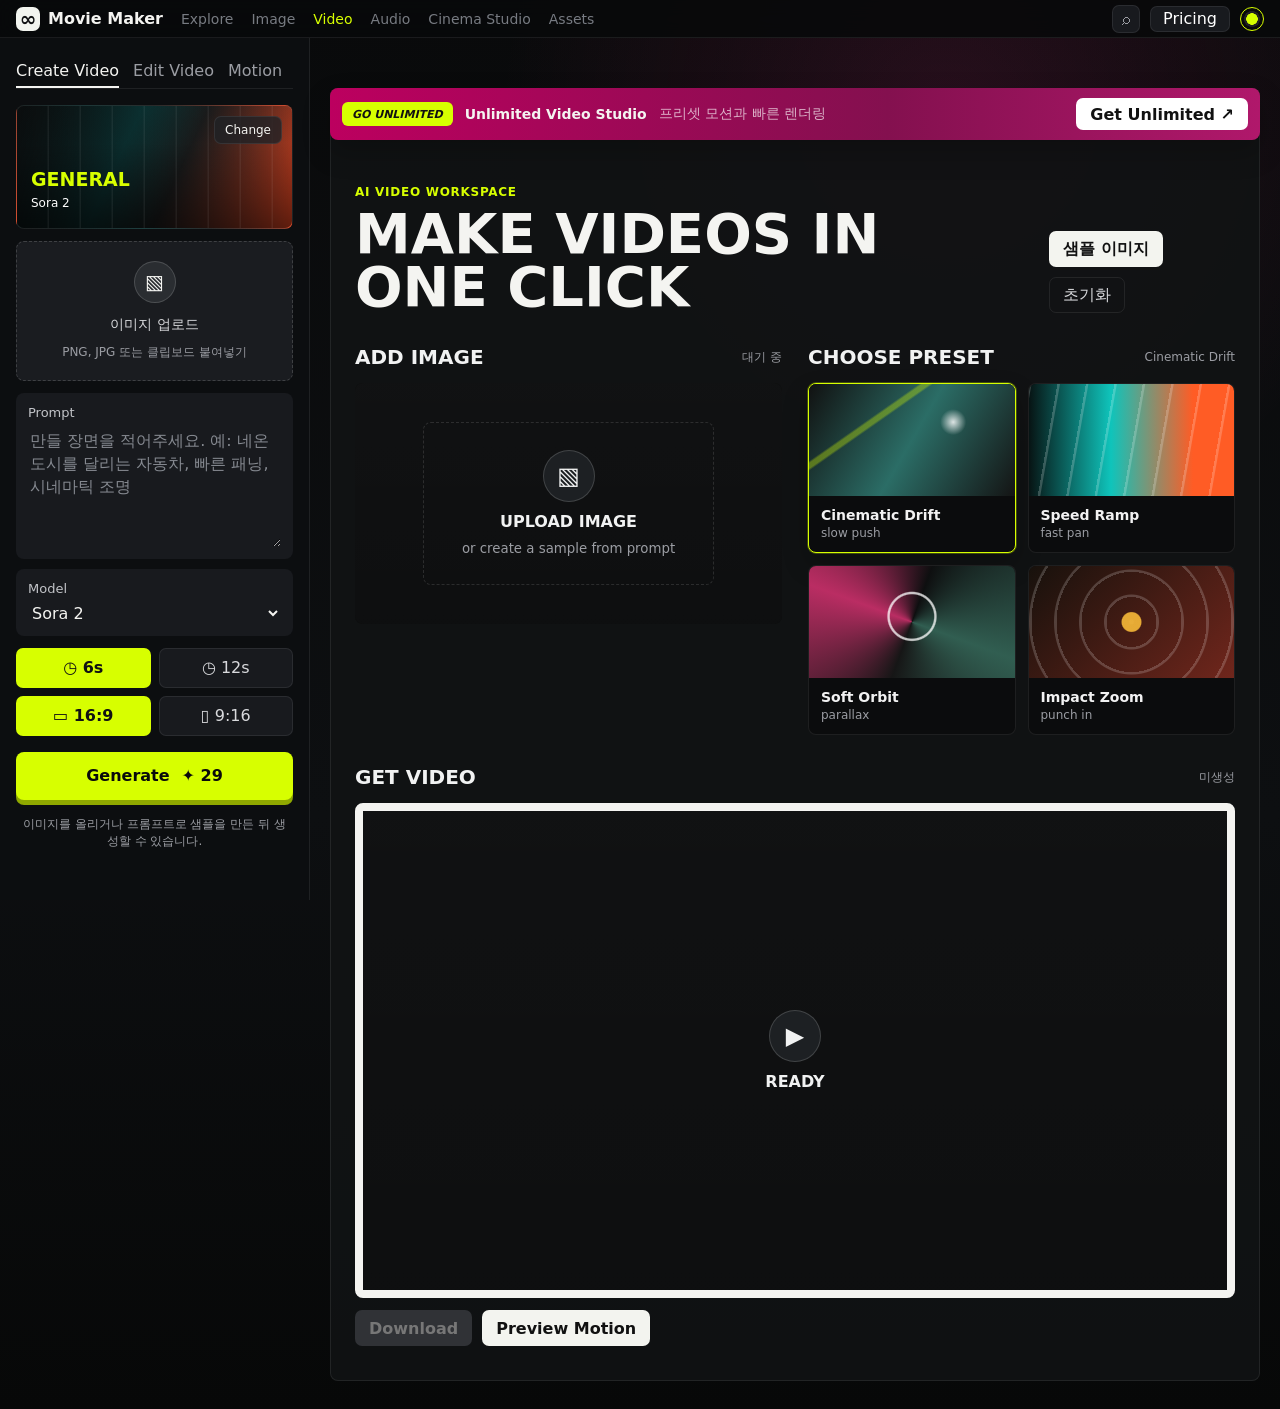
==== index.html @ 0afdb100 "V1.0" ====
<!doctype html>
<html lang="ko">
  <head>
    <meta charset="utf-8" />
    <meta name="viewport" content="width=device-width, initial-scale=1" />
    <title>Movie Maker Studio</title>
    <link rel="stylesheet" href="styles.css" />
  </head>
  <body>
    <div class="app">
      <header class="topbar">
        <a class="brand" href="#" aria-label="Movie Maker Studio">
          <span class="brand-mark">∞</span>
          <span>Movie Maker</span>
        </a>
        <nav class="nav" aria-label="주요 메뉴">
          <a href="#">Explore</a>
          <a href="#">Image</a>
          <a class="active" href="#">Video</a>
          <a href="#">Audio</a>
          <a href="#">Cinema Studio</a>
          <a href="#">Assets</a>
        </nav>
        <div class="top-actions">
          <button class="icon-button" type="button" aria-label="검색">⌕</button>
          <button class="pricing-button" type="button">Pricing</button>
          <button class="avatar-button" type="button" aria-label="계정"></button>
        </div>
      </header>

      <div class="workspace">
        <aside class="sidebar" aria-label="영상 생성 설정">
          <div class="side-tabs" role="tablist" aria-label="작업 모드">
            <button class="active" type="button">Create Video</button>
            <button type="button">Edit Video</button>
            <button type="button">Motion</button>
          </div>

          <section class="preset-hero" aria-label="선택 모델">
            <button class="change-button" type="button">Change</button>
            <div>
              <strong>GENERAL</strong>
              <span>Sora 2</span>
            </div>
          </section>

          <label class="dropzone" id="dropzone">
            <input id="imageInput" type="file" accept="image/*" />
            <span class="upload-icon">▧</span>
            <span class="drop-main">이미지 업로드</span>
            <span class="drop-sub">PNG, JPG 또는 클립보드 붙여넣기</span>
          </label>

          <label class="field">
            <span>Prompt</span>
            <textarea id="promptInput" rows="5" placeholder="만들 장면을 적어주세요. 예: 네온 도시를 달리는 자동차, 빠른 패닝, 시네마틱 조명"></textarea>
          </label>

          <div class="field-row">
            <label class="select-field">
              <span>Model</span>
              <select id="modelSelect">
                <option>Sora 2</option>
                <option>Kling 3.0</option>
                <option>Runway Style</option>
              </select>
            </label>
          </div>

          <div class="settings-grid" aria-label="렌더 설정">
            <button class="setting-button active" type="button" data-duration="6">◷ 6s</button>
            <button class="setting-button" type="button" data-duration="12">◷ 12s</button>
            <button class="setting-button active" type="button" data-aspect="16:9">▭ 16:9</button>
            <button class="setting-button" type="button" data-aspect="9:16">▯ 9:16</button>
          </div>

          <button class="generate-button" id="generateButton" type="button">
            <span>Generate</span>
            <strong>✦ 29</strong>
          </button>

          <p class="status-text" id="statusText">이미지를 올리거나 프롬프트로 샘플을 만든 뒤 생성할 수 있습니다.</p>
        </aside>

        <main class="main">
          <div class="promo">
            <span class="promo-chip">GO UNLIMITED</span>
            <strong>Unlimited Video Studio</strong>
            <span>프리셋 모션과 빠른 렌더링</span>
            <button type="button">Get Unlimited ↗</button>
          </div>

          <section class="studio">
            <div class="studio-header">
              <div>
                <p class="eyebrow">AI VIDEO WORKSPACE</p>
                <h1>MAKE VIDEOS IN ONE CLICK</h1>
              </div>
              <div class="header-actions">
                <button id="sampleButton" class="secondary-button" type="button">샘플 이미지</button>
                <button id="clearButton" class="ghost-button" type="button">초기화</button>
              </div>
            </div>

            <div class="stage-grid">
              <section class="panel stage-panel" aria-label="이미지 스테이지">
                <div class="panel-title">
                  <span>ADD IMAGE</span>
                  <small id="imageMeta">대기 중</small>
                </div>
                <div class="canvas-wrap" id="canvasWrap">
                  <canvas id="previewCanvas" width="1280" height="720"></canvas>
                  <div class="empty-state" id="emptyState">
                    <span>▧</span>
                    <strong>UPLOAD IMAGE</strong>
                    <small>or create a sample from prompt</small>
                  </div>
                </div>
              </section>

              <section class="panel preset-panel" aria-label="모션 프리셋">
                <div class="panel-title">
                  <span>CHOOSE PRESET</span>
                  <small id="presetName">Cinematic Drift</small>
                </div>
                <div class="preset-list" id="presetList">
                  <button class="preset-card active" type="button" data-preset="drift">
                    <span class="preset-thumb thumb-drift"></span>
                    <strong>Cinematic Drift</strong>
                    <small>slow push</small>
                  </button>
                  <button class="preset-card" type="button" data-preset="speed">
                    <span class="preset-thumb thumb-speed"></span>
                    <strong>Speed Ramp</strong>
                    <small>fast pan</small>
                  </button>
                  <button class="preset-card" type="button" data-preset="orbit">
                    <span class="preset-thumb thumb-orbit"></span>
                    <strong>Soft Orbit</strong>
                    <small>parallax</small>
                  </button>
                  <button class="preset-card" type="button" data-preset="zoom">
                    <span class="preset-thumb thumb-zoom"></span>
                    <strong>Impact Zoom</strong>
                    <small>punch in</small>
                  </button>
                </div>
              </section>

              <section class="panel result-panel" aria-label="생성 결과">
                <div class="panel-title">
                  <span>GET VIDEO</span>
                  <small id="renderMeta">미생성</small>
                </div>
                <div class="result-frame">
                  <video id="resultVideo" controls playsinline></video>
                  <div class="result-placeholder" id="resultPlaceholder">
                    <span>▶</span>
                    <strong>READY</strong>
                  </div>
                </div>
                <div class="result-actions">
                  <a class="download-link disabled" id="downloadLink" href="#" download="movie-maker-render.webm">Download</a>
                  <button class="secondary-button" id="previewMotionButton" type="button">Preview Motion</button>
                </div>
              </section>
            </div>
          </section>
        </main>
      </div>
    </div>

    <script src="app.js"></script>
  </body>
</html>
---- styles.css ----
:root {
  color-scheme: dark;
  --bg: #08090a;
  --surface: #101113;
  --surface-2: #181a1e;
  --surface-3: #202226;
  --text: #f4f4f1;
  --muted: #9b9da3;
  --soft: #6f737b;
  --line: rgba(255, 255, 255, 0.08);
  --line-strong: rgba(255, 255, 255, 0.16);
  --lime: #d7ff00;
  --pink: #ff2f92;
  --teal: #14d7c6;
  --amber: #f7b938;
  --danger: #ff6262;
  --radius: 8px;
  --sidebar: 340px;
  font-family:
    Inter, ui-sans-serif, system-ui, -apple-system, BlinkMacSystemFont, "Segoe UI",
    sans-serif;
}

* {
  box-sizing: border-box;
}

html,
body {
  width: 100%;
  min-height: 100%;
  margin: 0;
  background: var(--bg);
  color: var(--text);
}

body {
  overflow-x: hidden;
}

button,
input,
textarea,
select {
  font: inherit;
}

button,
a {
  -webkit-tap-highlight-color: transparent;
}

.app {
  min-height: 100vh;
  background:
    radial-gradient(circle at 74% 8%, rgba(255, 47, 146, 0.12), transparent 28rem),
    linear-gradient(180deg, #090a0b 0%, #0d0f11 58%, #070808 100%);
}

.topbar {
  position: sticky;
  top: 0;
  z-index: 20;
  display: flex;
  align-items: center;
  gap: 18px;
  height: 38px;
  padding: 0 16px;
  border-bottom: 1px solid var(--line);
  background: rgba(8, 9, 10, 0.9);
  backdrop-filter: blur(14px);
}

.brand {
  display: inline-flex;
  align-items: center;
  gap: 8px;
  min-width: max-content;
  color: var(--text);
  text-decoration: none;
  font-weight: 700;
  letter-spacing: 0;
}

.brand-mark {
  display: grid;
  place-items: center;
  width: 24px;
  height: 24px;
  border-radius: 7px;
  background: #f2f4ef;
  color: #101113;
  font-size: 20px;
  line-height: 1;
}

.nav {
  display: flex;
  align-items: center;
  gap: 18px;
  min-width: 0;
  overflow: hidden;
  white-space: nowrap;
}

.nav a {
  color: #777b82;
  text-decoration: none;
  font-size: 14px;
}

.nav a.active {
  color: var(--lime);
}

.top-actions {
  display: flex;
  align-items: center;
  gap: 10px;
  margin-left: auto;
}

.icon-button,
.avatar-button,
.pricing-button,
.ghost-button,
.secondary-button,
.change-button,
.setting-button {
  border: 1px solid var(--line);
  color: var(--text);
  background: var(--surface-2);
  cursor: pointer;
}

.icon-button {
  display: grid;
  place-items: center;
  width: 28px;
  height: 28px;
  border-radius: 7px;
  color: var(--muted);
}

.pricing-button {
  height: 26px;
  padding: 0 12px;
  border-radius: 7px;
  color: #fff;
}

.avatar-button {
  width: 24px;
  height: 24px;
  border-radius: 50%;
  border-color: var(--lime);
  background: radial-gradient(circle at 50% 50%, var(--lime) 0 36%, #222 38% 50%, transparent 52%);
}

.workspace {
  display: grid;
  grid-template-columns: var(--sidebar) minmax(0, 1fr);
  min-height: calc(100vh - 38px);
}

.sidebar {
  position: sticky;
  top: 38px;
  height: calc(100vh - 38px);
  overflow-y: auto;
  padding: 16px;
  border-right: 1px solid var(--line);
  background: rgba(13, 15, 17, 0.96);
}

.side-tabs {
  display: flex;
  align-items: center;
  gap: 14px;
  margin-bottom: 16px;
  border-bottom: 1px solid var(--line);
}

.side-tabs button {
  height: 34px;
  padding: 0;
  border: 0;
  border-bottom: 2px solid transparent;
  color: var(--muted);
  background: transparent;
  cursor: pointer;
}

.side-tabs button.active {
  color: var(--text);
  border-color: var(--text);
}

.preset-hero {
  position: relative;
  display: flex;
  align-items: end;
  height: 124px;
  margin-bottom: 12px;
  padding: 18px 14px;
  overflow: hidden;
  border: 1px solid var(--line);
  border-radius: var(--radius);
  background:
    linear-gradient(90deg, rgba(9, 12, 13, 0.82), rgba(9, 12, 13, 0.18)),
    linear-gradient(115deg, #111 0%, #0d5757 38%, #242424 58%, #ff4b22 100%);
}

.preset-hero::after {
  position: absolute;
  inset: 0;
  content: "";
  background:
    repeating-linear-gradient(90deg, transparent 0 30px, rgba(255, 255, 255, 0.06) 31px 32px),
    linear-gradient(180deg, transparent 30%, rgba(0, 0, 0, 0.55));
  pointer-events: none;
}

.preset-hero strong,
.preset-hero span,
.change-button {
  position: relative;
  z-index: 1;
}

.preset-hero strong {
  display: block;
  color: var(--lime);
  font-size: 19px;
  line-height: 1.1;
}

.preset-hero span {
  display: block;
  margin-top: 6px;
  color: #fff;
  font-size: 12px;
}

.change-button {
  position: absolute;
  top: 10px;
  right: 10px;
  height: 28px;
  padding: 0 10px;
  border-radius: 7px;
  background: rgba(32, 34, 38, 0.8);
  font-size: 12px;
}

.dropzone {
  display: grid;
  place-items: center;
  min-height: 140px;
  margin-bottom: 12px;
  padding: 16px;
  border: 1px dashed var(--line-strong);
  border-radius: var(--radius);
  background: #1a1c20;
  color: var(--muted);
  text-align: center;
  cursor: pointer;
  transition:
    border-color 160ms ease,
    background 160ms ease;
}

.dropzone:hover,
.dropzone.dragging {
  border-color: var(--lime);
  background: #202326;
}

.dropzone input {
  display: none;
}

.upload-icon {
  display: grid;
  place-items: center;
  width: 42px;
  height: 42px;
  margin-bottom: 8px;
  border: 1px solid var(--line-strong);
  border-radius: 50%;
  color: var(--text);
  background: #2a2d31;
  font-size: 20px;
}

.drop-main {
  color: #d7d8db;
  font-size: 14px;
}

.drop-sub {
  margin-top: 4px;
  font-size: 12px;
}

.field,
.select-field {
  display: grid;
  gap: 7px;
  margin-bottom: 10px;
  padding: 12px;
  border-radius: var(--radius);
  background: var(--surface-2);
}

.field span,
.select-field span {
  color: #c2c4c8;
  font-size: 13px;
}

textarea,
select {
  width: 100%;
  border: 0;
  outline: 0;
  color: var(--text);
  background: transparent;
}

textarea {
  min-height: 82px;
  resize: vertical;
  color: #d6d7d9;
  line-height: 1.45;
}

textarea::placeholder {
  color: #858990;
}

select {
  cursor: pointer;
}

.settings-grid {
  display: grid;
  grid-template-columns: repeat(2, minmax(0, 1fr));
  gap: 8px;
  margin: 12px 0 16px;
}

.setting-button {
  display: flex;
  align-items: center;
  justify-content: center;
  min-height: 40px;
  border-radius: 7px;
  color: #d8d9dc;
}

.setting-button.active {
  border-color: rgba(215, 255, 0, 0.42);
  color: #101113;
  background: var(--lime);
  font-weight: 700;
}

.generate-button {
  display: flex;
  align-items: center;
  justify-content: center;
  gap: 12px;
  width: 100%;
  min-height: 48px;
  border: 0;
  border-radius: var(--radius);
  color: #090a0b;
  background: var(--lime);
  box-shadow: 0 5px 0 #8fa800;
  cursor: pointer;
  font-weight: 800;
}

.generate-button:disabled {
  opacity: 0.64;
  cursor: wait;
}

.status-text {
  min-height: 34px;
  margin: 16px 4px 0;
  color: var(--muted);
  font-size: 12px;
  line-height: 1.45;
  text-align: center;
}

.main {
  min-width: 0;
  padding: 50px 28px 28px;
}

.promo {
  position: fixed;
  top: 88px;
  left: calc(var(--sidebar) + 28px);
  right: 28px;
  z-index: 10;
  display: flex;
  align-items: center;
  gap: 12px;
  min-height: 52px;
  padding: 8px 12px;
  border-radius: var(--radius);
  background:
    linear-gradient(90deg, #bc005f, #84104f 60%, #b0186b);
  box-shadow: 0 12px 28px rgba(0, 0, 0, 0.22);
}

.promo-chip {
  display: inline-flex;
  align-items: center;
  height: 24px;
  padding: 0 10px;
  border-radius: 6px;
  color: #111;
  background: var(--lime);
  font-size: 11px;
  font-style: italic;
  font-weight: 900;
}

.promo strong {
  font-size: 14px;
}

.promo span:not(.promo-chip) {
  color: rgba(255, 255, 255, 0.68);
  font-size: 14px;
}

.promo button {
  min-height: 32px;
  margin-left: auto;
  padding: 0 14px;
  border: 0;
  border-radius: 7px;
  color: #111;
  background: #fff;
  cursor: pointer;
  font-weight: 700;
}

.studio {
  min-height: calc(100vh - 116px);
  padding: 96px 32px 34px;
  border: 1px solid var(--line);
  border-radius: var(--radius);
  background: rgba(17, 19, 21, 0.9);
}

.studio-header {
  display: flex;
  align-items: end;
  justify-content: space-between;
  gap: 24px;
  margin-bottom: 28px;
}

.eyebrow {
  margin: 0 0 8px;
  color: var(--lime);
  font-size: 12px;
  font-weight: 800;
  letter-spacing: 0.06em;
}

h1 {
  max-width: 720px;
  margin: 0;
  font-size: clamp(30px, 4.5vw, 56px);
  line-height: 0.95;
  letter-spacing: 0;
}

.header-actions,
.result-actions {
  display: flex;
  align-items: center;
  gap: 10px;
  flex-wrap: wrap;
}

.secondary-button,
.ghost-button {
  min-height: 36px;
  padding: 0 13px;
  border-radius: 7px;
}

.secondary-button {
  background: #f3f4ef;
  color: #111;
  font-weight: 700;
}

.ghost-button {
  color: #d8d9dc;
  background: transparent;
}

.stage-grid {
  display: grid;
  grid-template-columns: minmax(310px, 1.05fr) minmax(260px, 1fr) minmax(300px, 1fr);
  gap: 26px;
  align-items: stretch;
}

.panel {
  min-width: 0;
}

.panel-title {
  display: flex;
  align-items: center;
  justify-content: space-between;
  gap: 14px;
  min-height: 32px;
  margin-bottom: 10px;
}

.panel-title span {
  color: #f1f2f2;
  font-size: 20px;
  font-weight: 900;
}

.panel-title small {
  overflow: hidden;
  color: var(--muted);
  font-size: 12px;
  text-overflow: ellipsis;
  white-space: nowrap;
}

.canvas-wrap,
.result-frame {
  position: relative;
  overflow: hidden;
  border-radius: var(--radius);
  background: #070808;
  box-shadow: inset 0 0 0 1px var(--line);
}

.canvas-wrap {
  aspect-ratio: 16 / 9;
  min-height: 240px;
}

canvas,
video {
  display: block;
  width: 100%;
  height: 100%;
}

canvas {
  object-fit: contain;
}

.empty-state,
.result-placeholder {
  position: absolute;
  inset: 0;
  display: grid;
  place-items: center;
  align-content: center;
  gap: 10px;
  color: #f1f2f2;
  background:
    linear-gradient(180deg, rgba(255, 255, 255, 0.025), rgba(255, 255, 255, 0.01)),
    #0b0c0d;
  text-align: center;
}

.empty-state::before {
  position: absolute;
  inset: 16%;
  border: 1px dashed rgba(255, 255, 255, 0.12);
  border-radius: var(--radius);
  content: "";
}

.empty-state span,
.result-placeholder span {
  z-index: 1;
  display: grid;
  place-items: center;
  width: 52px;
  height: 52px;
  border: 1px solid var(--line-strong);
  border-radius: 50%;
  background: #1d2023;
  font-size: 24px;
}

.empty-state strong,
.empty-state small,
.result-placeholder strong {
  z-index: 1;
}

.empty-state small {
  color: var(--muted);
}

.hidden {
  display: none;
}

.preset-list {
  display: grid;
  grid-template-columns: repeat(2, minmax(0, 1fr));
  gap: 12px;
}

.preset-card {
  display: grid;
  min-height: 170px;
  padding: 0;
  overflow: hidden;
  border: 1px solid var(--line);
  border-radius: var(--radius);
  color: #f2f2f2;
  background: #0b0c0d;
  cursor: pointer;
  text-align: left;
}

.preset-card.active {
  border-color: var(--lime);
  box-shadow:
    0 0 0 1px rgba(215, 255, 0, 0.25),
    0 12px 26px rgba(0, 0, 0, 0.24);
}

.preset-thumb {
  display: block;
  min-height: 112px;
  background: #222;
}

.thumb-drift {
  background:
    linear-gradient(145deg, transparent 30%, rgba(215, 255, 0, 0.34) 31% 33%, transparent 34%),
    radial-gradient(circle at 70% 34%, rgba(255, 255, 255, 0.84), transparent 8%),
    linear-gradient(120deg, #111, #2b6d66 50%, #141414);
}

.thumb-speed {
  background:
    repeating-linear-gradient(100deg, rgba(255, 255, 255, 0.2) 0 2px, transparent 3px 28px),
    linear-gradient(90deg, #071414, #0fc4bb 40%, #ff5c25 80%);
}

.thumb-orbit {
  background:
    radial-gradient(circle at 50% 45%, transparent 0 18%, rgba(255, 255, 255, 0.75) 19% 20%, transparent 21%),
    conic-gradient(from 20deg, #0e0f10, #315e51, #161616, #ba2d63, #0e0f10);
}

.thumb-zoom {
  background:
    radial-gradient(circle at 50% 50%, rgba(247, 185, 56, 0.9) 0 8%, transparent 9%),
    repeating-radial-gradient(circle at 50% 50%, rgba(255, 255, 255, 0.18) 0 2px, transparent 3px 25px),
    linear-gradient(135deg, #17110c, #70261c);
}

.preset-card strong {
  padding: 10px 12px 0;
  font-size: 14px;
}

.preset-card small {
  padding: 2px 12px 12px;
  color: var(--muted);
  font-size: 12px;
}

.result-frame {
  aspect-ratio: 16 / 9;
  min-height: 240px;
  margin-bottom: 12px;
  border: 8px solid #f4f4f1;
}

.result-frame video {
  background: #030303;
}

.download-link {
  display: inline-flex;
  align-items: center;
  justify-content: center;
  min-height: 36px;
  padding: 0 14px;
  border-radius: 7px;
  color: #111;
  background: var(--lime);
  text-decoration: none;
  font-weight: 800;
}

.download-link.disabled {
  pointer-events: none;
  color: #777;
  background: #303236;
}

@media (max-width: 1420px) {
  :root {
    --sidebar: 310px;
  }

  .main {
    padding-left: 20px;
    padding-right: 20px;
  }

  .promo {
    left: calc(var(--sidebar) + 20px);
    right: 20px;
  }

  .studio {
    padding-left: 24px;
    padding-right: 24px;
  }

  .stage-grid {
    grid-template-columns: minmax(280px, 1fr) minmax(280px, 1fr);
  }

  .result-panel {
    grid-column: 1 / -1;
  }
}

@media (max-width: 1180px) {
  .stage-grid {
    gap: 18px;
  }
}

@media (max-width: 840px) {
  .topbar {
    gap: 12px;
  }

  .nav {
    display: none;
  }

  .workspace {
    grid-template-columns: 1fr;
  }

  .sidebar {
    position: static;
    height: auto;
  }

  .main {
    padding: 16px;
  }

  .promo {
    position: static;
    margin-bottom: 12px;
  }

  .promo span:not(.promo-chip) {
    display: none;
  }

  .studio {
    min-height: auto;
    padding: 24px 16px;
  }

  .studio-header {
    align-items: start;
    flex-direction: column;
  }

  .stage-grid,
  .preset-list {
    grid-template-columns: 1fr;
  }
}

@media (max-width: 480px) {
  .topbar {
    padding: 0 10px;
  }

  .brand span:last-child,
  .pricing-button {
    display: none;
  }

  .sidebar,
  .main {
    padding-left: 12px;
    padding-right: 12px;
  }

  h1 {
    font-size: 32px;
  }

  .canvas-wrap,
  .result-frame {
    min-height: auto;
  }

  .promo {
    align-items: stretch;
    flex-direction: column;
  }

  .promo button {
    margin-left: 0;
  }
}
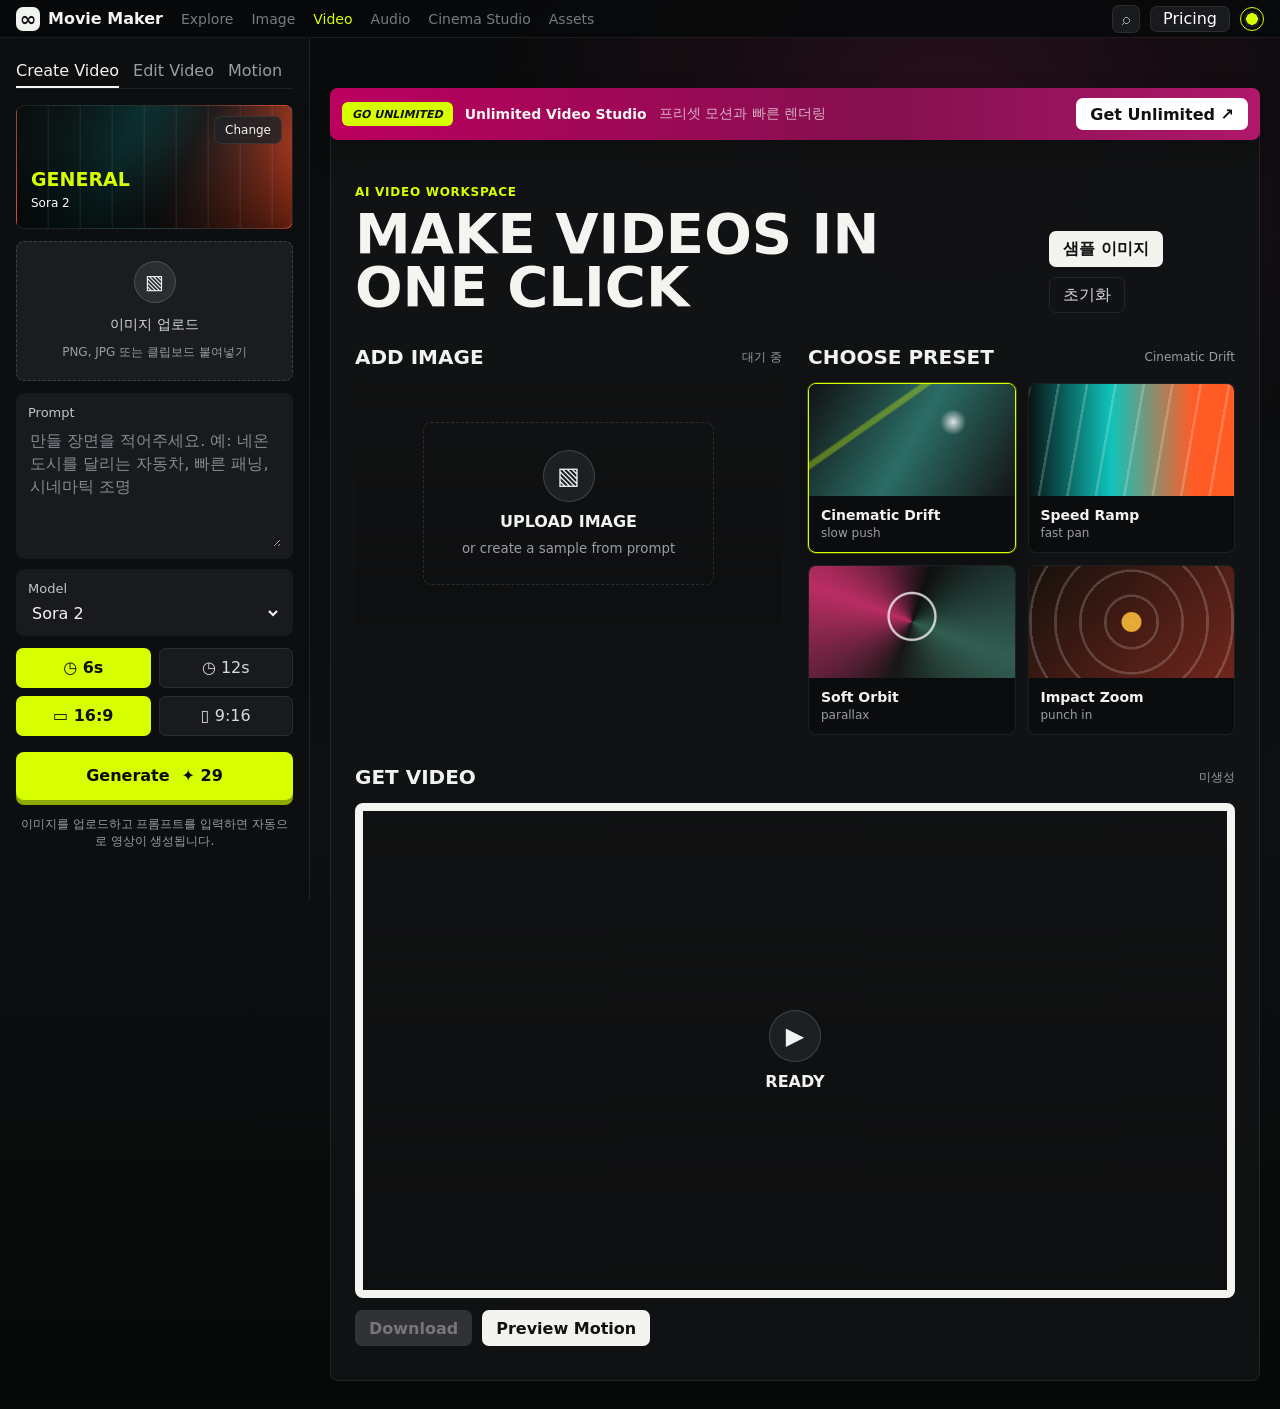
==== commit 45bbd4bd: "V1.1" ====
--- a/index.html
+++ b/index.html
@@ -79,7 +79,7 @@
             <strong>✦ 29</strong>
           </button>
 
-          <p class="status-text" id="statusText">이미지를 올리거나 프롬프트로 샘플을 만든 뒤 생성할 수 있습니다.</p>
+          <p class="status-text" id="statusText" aria-live="polite">이미지를 업로드하고 프롬프트를 입력하면 자동으로 영상이 생성됩니다.</p>
         </aside>
 
         <main class="main">
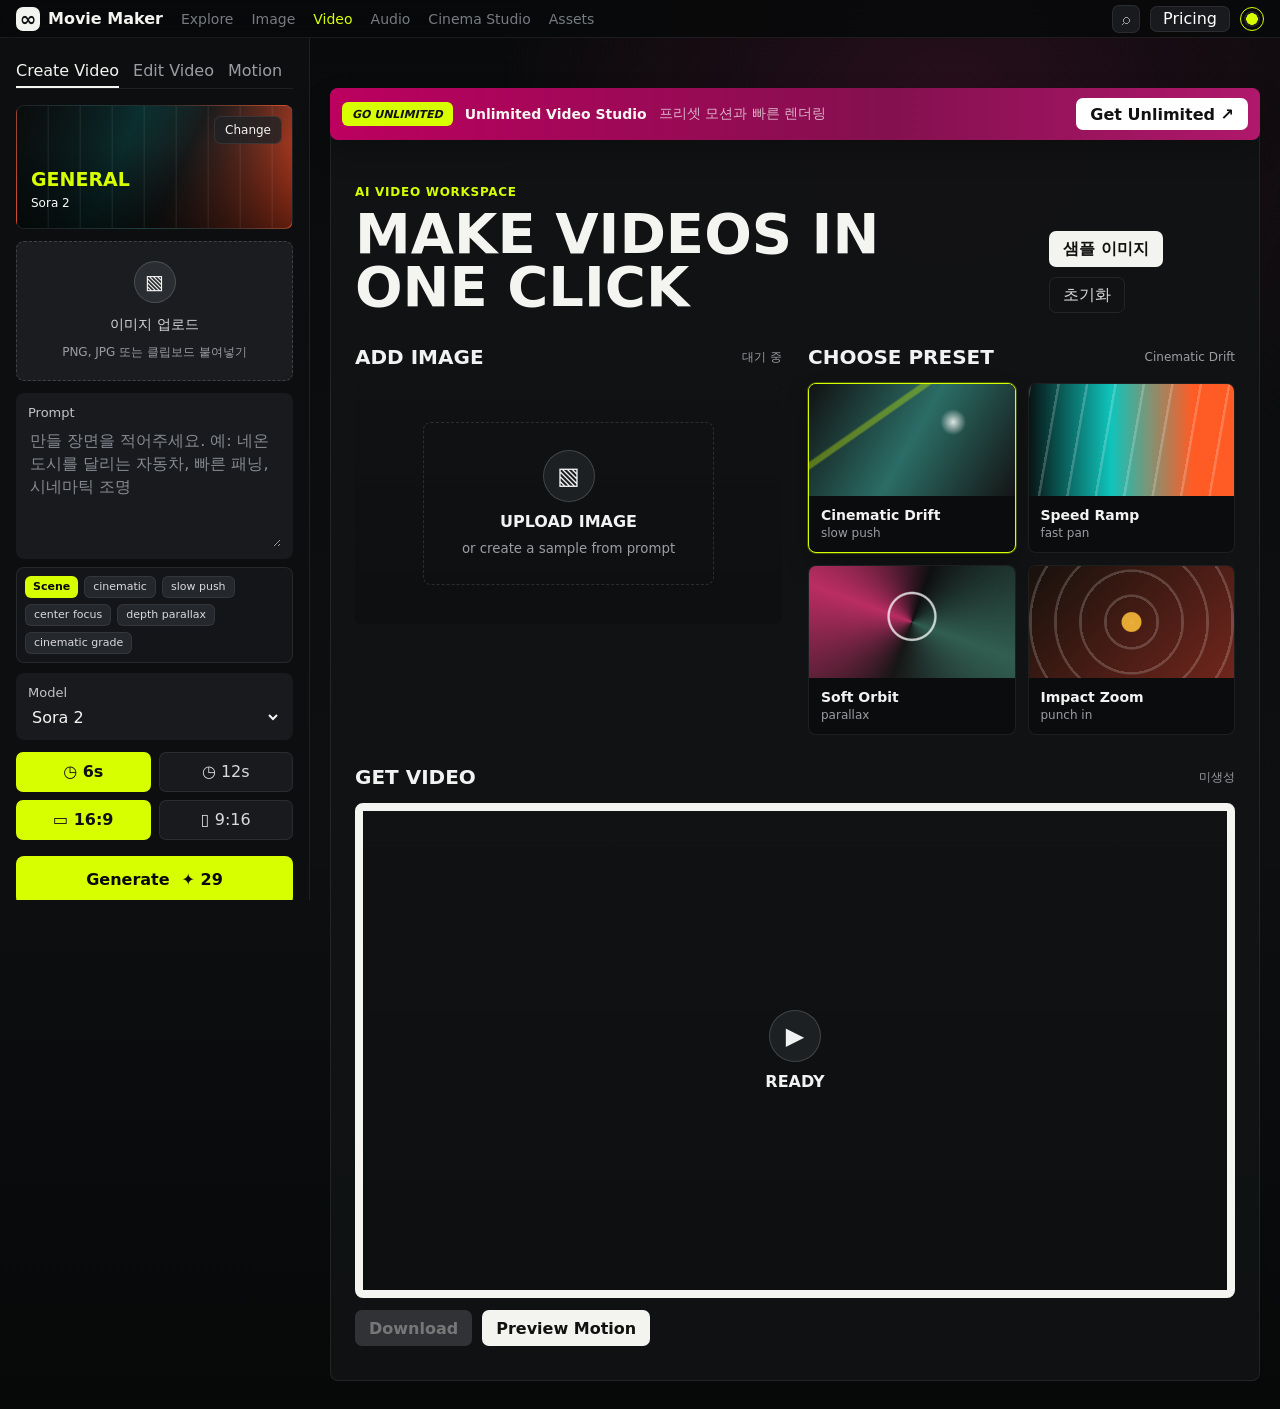
==== commit e4f9e317: "V1.3" ====
--- a/index.html
+++ b/index.html
@@ -55,6 +55,8 @@
             <span>Prompt</span>
             <textarea id="promptInput" rows="5" placeholder="만들 장면을 적어주세요. 예: 네온 도시를 달리는 자동차, 빠른 패닝, 시네마틱 조명"></textarea>
           </label>
+
+          <div class="prompt-plan" id="promptPlan" aria-label="해석된 장면 계획"></div>
 
           <div class="field-row">
             <label class="select-field">
--- a/styles.css
+++ b/styles.css
@@ -319,6 +319,43 @@
   font-size: 13px;
 }
 
+.prompt-plan {
+  display: flex;
+  align-items: center;
+  flex-wrap: wrap;
+  gap: 6px;
+  min-height: 38px;
+  margin: -2px 0 10px;
+  padding: 8px;
+  border: 1px solid var(--line);
+  border-radius: var(--radius);
+  background: rgba(24, 26, 30, 0.68);
+}
+
+.prompt-plan-title,
+.prompt-chip {
+  display: inline-flex;
+  align-items: center;
+  min-height: 22px;
+  padding: 0 8px;
+  border-radius: 6px;
+  font-size: 11px;
+  line-height: 1;
+}
+
+.prompt-plan-title {
+  color: #090a0b;
+  background: var(--lime);
+  font-weight: 900;
+}
+
+.prompt-chip {
+  max-width: 100%;
+  color: #d9dadd;
+  background: #24272c;
+  border: 1px solid rgba(255, 255, 255, 0.07);
+}
+
 textarea,
 select {
   width: 100%;
